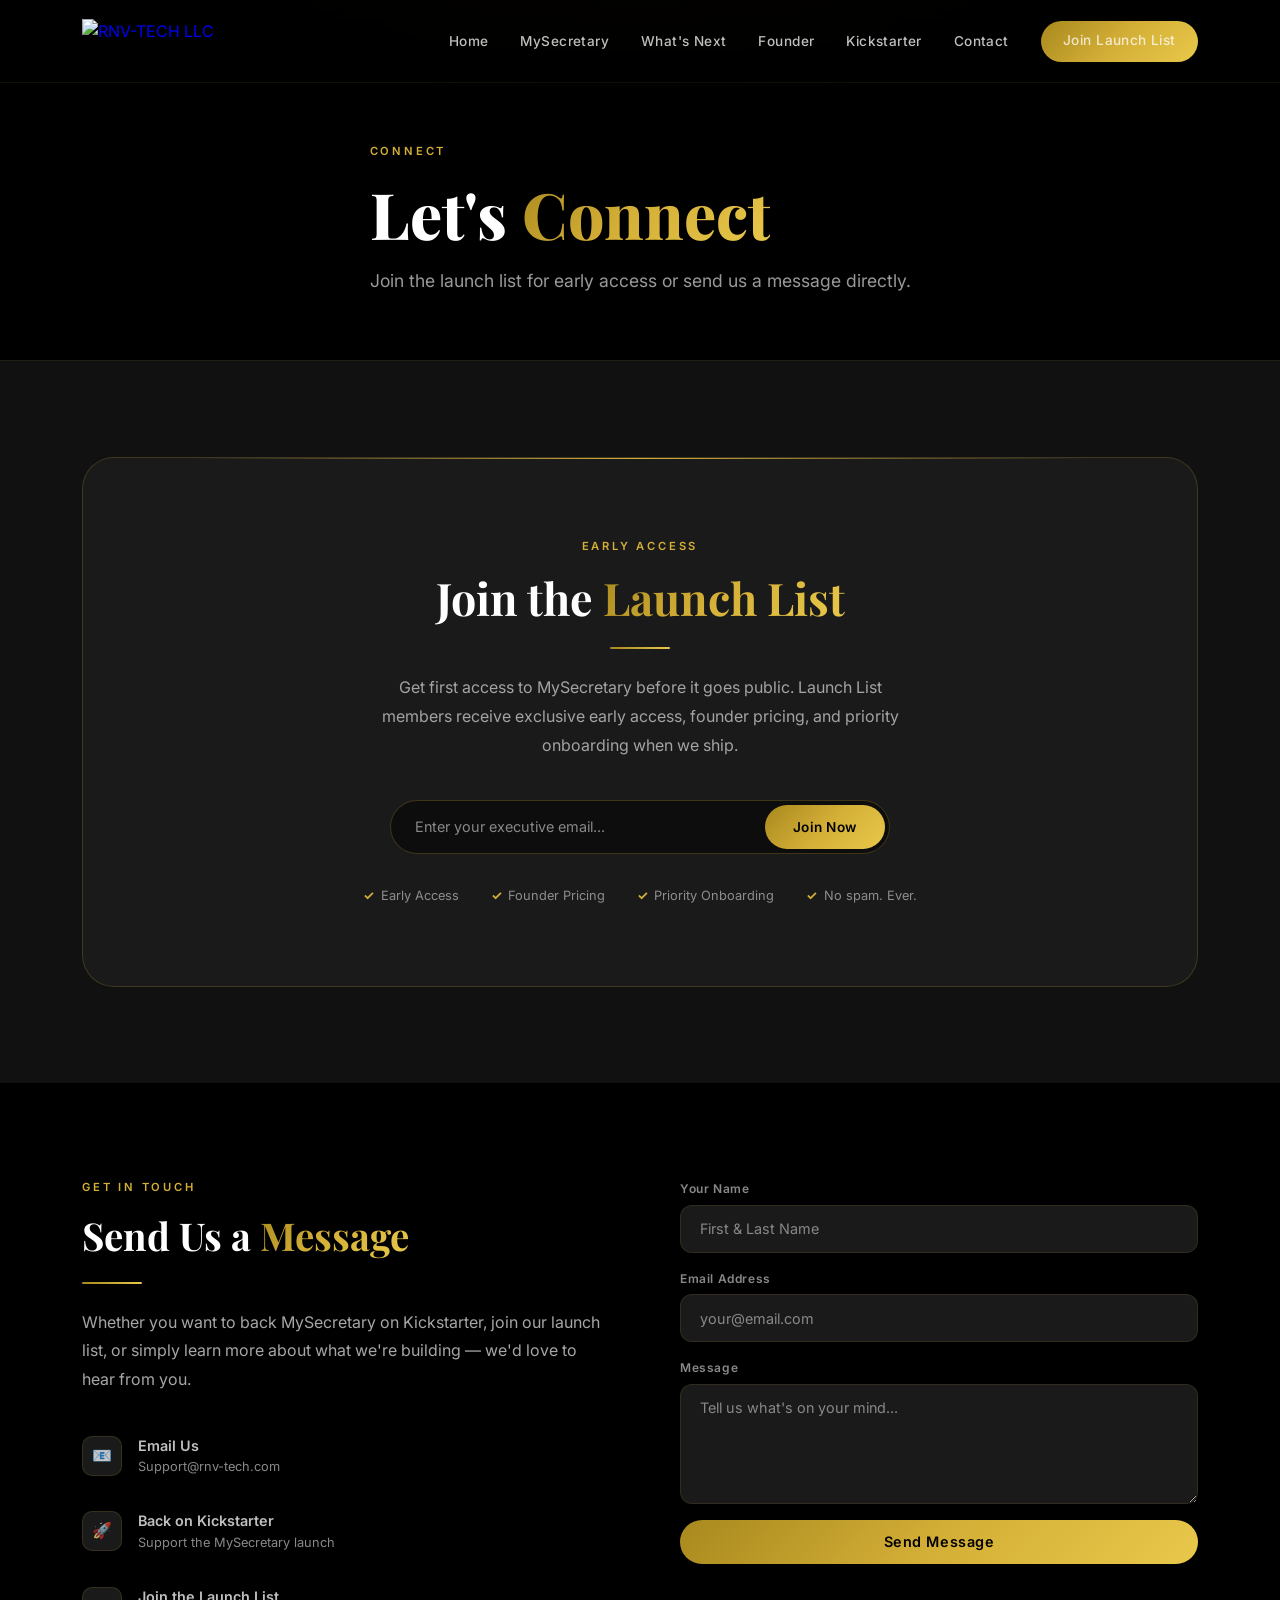
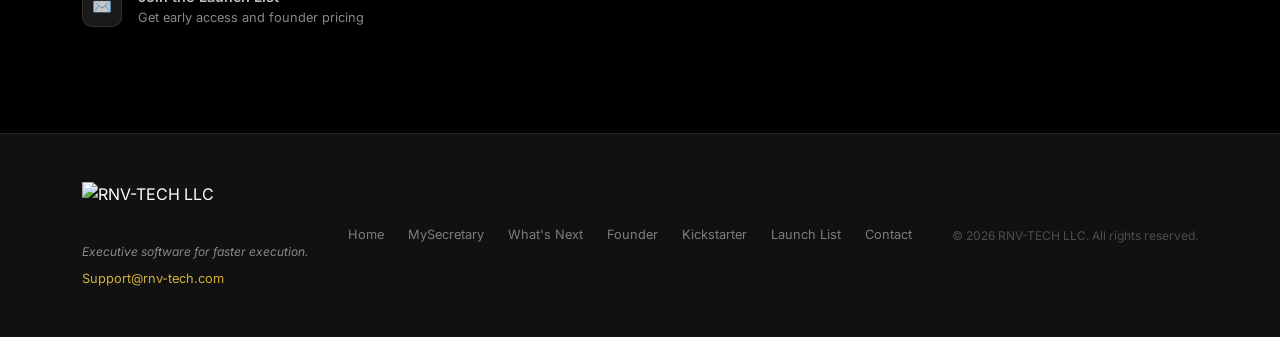
==== contact.html @ f909b84c "Split single-page site into 6 separate pages with shared CSS and JS Structure: - index.html         " ====
<!DOCTYPE html>
<html lang="en">
<head>
  <meta charset="UTF-8" />
  <meta name="viewport" content="width=device-width, initial-scale=1.0" />
  <title>Contact & Launch List | RNV-TECH LLC</title>
  <meta name="description" content="Join the RNV-TECH launch list for early access to MySecretary. Or reach out to the team directly." />
  <link rel="preconnect" href="https://fonts.googleapis.com" />
  <link rel="preconnect" href="https://fonts.gstatic.com" crossorigin />
  <link href="https://fonts.googleapis.com/css2?family=Playfair+Display:wght@400;600;700;800&family=Inter:wght@400;500;600;700&display=swap" rel="stylesheet" />
  <link rel="stylesheet" href="css/style.css" />
</head>
<body>

<!-- ── NAV ── -->
<nav id="navbar">
  <div class="container">
    <div class="nav-inner">
      <a href="index.html" class="nav-logo">
        <img src="images/logo.png" alt="RNV-TECH LLC" class="nav-logo-img" />
      </a>
      <ul class="nav-links">
        <li><a href="index.html">Home</a></li>
        <li><a href="mysecretary.html">MySecretary</a></li>
        <li><a href="whats-next.html">What's Next</a></li>
        <li><a href="founder.html">Founder</a></li>
        <li><a href="kickstarter.html">Kickstarter</a></li>
        <li><a href="contact.html">Contact</a></li>
        <li><a href="#launch" class="btn btn-gold nav-cta">Join Launch List</a></li>
      </ul>
      <div class="hamburger" id="hamburger"><span></span><span></span><span></span></div>
    </div>
    <div class="mobile-menu" id="mobile-menu">
      <a href="index.html">Home</a>
      <a href="mysecretary.html">MySecretary</a>
      <a href="whats-next.html">What's Next</a>
      <a href="founder.html">Founder</a>
      <a href="kickstarter.html">Kickstarter</a>
      <a href="contact.html">Contact</a>
      <a href="#launch" class="btn btn-gold">Join the Launch List</a>
    </div>
  </div>
</nav>

<!-- ── PAGE HERO ── -->
<div class="page-hero">
  <div class="container">
    <div class="section-label">Connect</div>
    <h1>Let's <span class="gold-text">Connect</span></h1>
    <p>Join the launch list for early access or send us a message directly.</p>
  </div>
</div>

<!-- ── LAUNCH LIST ── -->
<section id="launch">
  <div class="container">
    <div class="launch-card fade-in">
      <div class="section-label">Early Access</div>
      <h2>Join the <span class="gold-text">Launch List</span></h2>
      <div class="gold-line"></div>
      <p>Get first access to MySecretary before it goes public. Launch List members receive exclusive early access, founder pricing, and priority onboarding when we ship.</p>
      <form class="signup-form" onsubmit="handleSignup(event)">
        <input type="hidden" name="_subject" value="New Launch List Signup — RNV-TECH" />
        <input type="email" id="email-input" name="email" placeholder="Enter your executive email..." required />
        <button type="submit" class="btn btn-gold">Join Now</button>
      </form>
      <div class="launch-perks">
        <div class="perk">Early Access</div>
        <div class="perk">Founder Pricing</div>
        <div class="perk">Priority Onboarding</div>
        <div class="perk">No spam. Ever.</div>
      </div>
    </div>
  </div>
</section>

<!-- ── CONTACT ── -->
<section id="contact" style="background:var(--black);">
  <div class="container">
    <div class="contact-grid">
      <div class="contact-info fade-in">
        <div class="section-label">Get in Touch</div>
        <h2>Send Us a <span class="gold-text">Message</span></h2>
        <div class="gold-line left"></div>
        <p>Whether you want to back MySecretary on Kickstarter, join our launch list, or simply learn more about what we're building — we'd love to hear from you.</p>
        <div class="contact-links">
          <a href="mailto:Support@rnv-tech.com" class="contact-link">
            <div class="contact-link-icon">📧</div>
            <div>
              <div style="font-weight:600;">Email Us</div>
              <div style="font-size:0.8rem;color:var(--gray-4);">Support@rnv-tech.com</div>
            </div>
          </a>
          <a href="https://www.kickstarter.com/projects/rnv-tech/help-launch-my-secretary-an-ai-productivity-app" target="_blank" rel="noopener" class="contact-link">
            <div class="contact-link-icon">🚀</div>
            <div>
              <div style="font-weight:600;">Back on Kickstarter</div>
              <div style="font-size:0.8rem;color:var(--gray-4);">Support the MySecretary launch</div>
            </div>
          </a>
          <a href="#launch" class="contact-link">
            <div class="contact-link-icon">✉️</div>
            <div>
              <div style="font-weight:600;">Join the Launch List</div>
              <div style="font-size:0.8rem;color:var(--gray-4);">Get early access and founder pricing</div>
            </div>
          </a>
        </div>
      </div>
      <div class="contact-form-wrap fade-in">
        <form onsubmit="handleContact(event)">
          <input type="hidden" name="_subject" value="New Contact Message — RNV-TECH Website" />
          <div class="form-group">
            <label class="form-label" for="contact-name">Your Name</label>
            <input type="text" id="contact-name" name="name" class="form-input" placeholder="First & Last Name" required />
          </div>
          <div class="form-group">
            <label class="form-label" for="contact-email">Email Address</label>
            <input type="email" id="contact-email" name="email" class="form-input" placeholder="your@email.com" required />
          </div>
          <div class="form-group">
            <label class="form-label" for="contact-message">Message</label>
            <textarea id="contact-message" name="message" class="form-input" placeholder="Tell us what's on your mind..." required></textarea>
          </div>
          <button type="submit" class="btn btn-gold" style="width:100%;">Send Message</button>
        </form>
      </div>
    </div>
  </div>
</section>

<!-- ── FOOTER ── -->
<footer>
  <div class="container">
    <div class="footer-inner">
      <div class="footer-brand">
        <img src="images/logo.png" alt="RNV-TECH LLC" class="footer-logo-img" />
        <div class="footer-tagline">Executive software for faster execution.</div>
        <div class="footer-email"><a href="mailto:Support@rnv-tech.com">Support@rnv-tech.com</a></div>
      </div>
      <div class="footer-links">
        <a href="index.html">Home</a>
        <a href="mysecretary.html">MySecretary</a>
        <a href="whats-next.html">What's Next</a>
        <a href="founder.html">Founder</a>
        <a href="https://www.kickstarter.com/projects/rnv-tech/help-launch-my-secretary-an-ai-productivity-app" target="_blank" rel="noopener">Kickstarter</a>
        <a href="#launch">Launch List</a>
        <a href="contact.html">Contact</a>
      </div>
      <div class="footer-copy">© 2026 RNV-TECH LLC. All rights reserved.</div>
    </div>
  </div>
</footer>

<script src="js/main.js"></script>
</body>
</html>
---- css/style.css ----
/* ── RESET & VARIABLES ── */
*, *::before, *::after { box-sizing: border-box; margin: 0; padding: 0; }

:root {
  --black:   #000000;
  --gold:    #D4AF37;
  --gold-lt: #e8c84a;
  --gold-dk: #a8891e;
  --white:   #FFFFFF;
  --gray-1:  #111111;
  --gray-2:  #1a1a1a;
  --gray-4:  #888888;
  --radius:  16px;
  --radius-lg: 24px;
  --transition: 0.3s cubic-bezier(0.4, 0, 0.2, 1);
}

html { scroll-behavior: smooth; scroll-padding-top: 90px; }

body {
  background: var(--black);
  color: var(--white);
  font-family: 'Inter', -apple-system, BlinkMacSystemFont, sans-serif;
  font-size: 16px;
  line-height: 1.6;
  overflow-x: hidden;
  -webkit-font-smoothing: antialiased;
}

/* ── TYPOGRAPHY ── */
h1, h2, h3, h4 { font-family: 'Playfair Display', Georgia, serif; line-height: 1.15; }

.gold-text {
  background: linear-gradient(135deg, var(--gold-dk) 0%, var(--gold) 45%, var(--gold-lt) 100%);
  -webkit-background-clip: text;
  -webkit-text-fill-color: transparent;
  background-clip: text;
}

.section-label {
  font-family: 'Inter', sans-serif;
  font-size: 0.7rem;
  font-weight: 600;
  letter-spacing: 0.25em;
  text-transform: uppercase;
  color: var(--gold);
  margin-bottom: 1rem;
}

/* ── LAYOUT ── */
.container { max-width: 1180px; margin: 0 auto; padding: 0 2rem; }
section { padding: 6rem 0; }

/* ── GOLD LINE ── */
.gold-line {
  width: 60px; height: 2px;
  background: linear-gradient(90deg, var(--gold-dk), var(--gold-lt));
  margin: 1.5rem auto; border-radius: 2px;
}
.gold-line.left { margin-left: 0; }

/* ── BUTTONS ── */
.btn {
  display: inline-block;
  padding: 0.85rem 2rem;
  border-radius: 50px;
  font-family: 'Inter', sans-serif;
  font-size: 0.9rem;
  font-weight: 600;
  letter-spacing: 0.04em;
  text-decoration: none;
  cursor: pointer;
  border: none;
  transition: var(--transition);
}
.btn-gold {
  background: linear-gradient(135deg, var(--gold-dk), var(--gold), var(--gold-lt));
  color: var(--black);
}
.btn-gold:hover {
  transform: translateY(-2px);
  box-shadow: 0 8px 32px rgba(212,175,55,0.45);
  filter: brightness(1.08);
}
.btn-outline {
  background: transparent;
  color: var(--gold);
  border: 1.5px solid var(--gold);
}
.btn-outline:hover {
  background: rgba(212,175,55,0.08);
  transform: translateY(-2px);
  box-shadow: 0 8px 24px rgba(212,175,55,0.15);
}

/* ── CARDS ── */
.card {
  background: var(--gray-2);
  border: 1px solid rgba(212,175,55,0.12);
  border-radius: var(--radius-lg);
  padding: 2.5rem;
  transition: var(--transition);
}
.card:hover {
  border-color: rgba(212,175,55,0.35);
  transform: translateY(-4px);
  box-shadow: 0 20px 60px rgba(0,0,0,0.6);
}

/* ── NAV ── */
nav {
  position: fixed; top: 0; left: 0; right: 0;
  z-index: 1000;
  padding: 1.2rem 0;
  background: rgba(0,0,0,0.82);
  backdrop-filter: blur(20px);
  -webkit-backdrop-filter: blur(20px);
  border-bottom: 1px solid rgba(212,175,55,0.08);
  transition: var(--transition);
}
nav.scrolled { padding: 0.8rem 0; background: rgba(0,0,0,0.96); }

.nav-inner { display: flex; align-items: center; justify-content: space-between; }

.nav-logo { display: flex; align-items: center; text-decoration: none; }
.nav-logo-img { height: 44px; width: auto; object-fit: contain; }

.nav-links { display: flex; align-items: center; gap: 2rem; list-style: none; }
.nav-links a {
  color: rgba(255,255,255,0.75);
  text-decoration: none;
  font-size: 0.85rem; font-weight: 500;
  letter-spacing: 0.03em;
  transition: color var(--transition);
}
.nav-links a:hover { color: var(--gold); }
.nav-cta { padding: 0.6rem 1.4rem; font-size: 0.8rem; }

.hamburger { display: none; flex-direction: column; gap: 5px; cursor: pointer; padding: 4px; }
.hamburger span {
  display: block; width: 24px; height: 2px;
  background: var(--white); border-radius: 2px;
  transition: var(--transition);
}
.hamburger.is-open span:nth-child(1) { transform: translateY(7px) rotate(45deg); }
.hamburger.is-open span:nth-child(2) { opacity: 0; transform: scaleX(0); }
.hamburger.is-open span:nth-child(3) { transform: translateY(-7px) rotate(-45deg); }

.mobile-menu {
  display: none; flex-direction: column; gap: 0;
  padding: 1rem 0;
  border-top: 1px solid rgba(212,175,55,0.1);
  margin-top: 1rem;
}
.mobile-menu a {
  color: rgba(255,255,255,0.8); text-decoration: none;
  font-size: 0.95rem; font-weight: 500;
  padding: 0.85rem 0;
  border-bottom: 1px solid rgba(255,255,255,0.05);
  transition: color var(--transition);
}
.mobile-menu a:hover { color: var(--gold); }
.mobile-menu .btn { margin-top: 1rem; text-align: center; }

/* ── HERO ── */
#hero {
  min-height: 100vh;
  display: flex; align-items: center;
  padding-top: 6rem;
  position: relative; overflow: hidden;
}
.hero-bg {
  position: absolute; inset: 0;
  background:
    radial-gradient(ellipse 80% 60% at 50% -10%, rgba(212,175,55,0.12) 0%, transparent 60%),
    radial-gradient(ellipse 60% 40% at 80% 80%, rgba(212,175,55,0.05) 0%, transparent 50%);
}
.hero-banner-bg {
  position: absolute; inset: 0;
  background-image: url('images/banner.png');
  background-size: cover; background-position: center 30%;
  opacity: 0.12;
}
.hero-grid {
  display: grid; grid-template-columns: 1fr 1fr;
  gap: 4rem; align-items: center;
  position: relative; z-index: 1;
}
.hero-label {
  display: inline-flex; align-items: center; gap: 0.5rem;
  background: rgba(212,175,55,0.08);
  border: 1px solid rgba(212,175,55,0.25);
  border-radius: 50px;
  padding: 0.4rem 1rem;
  font-size: 0.75rem; font-weight: 600;
  color: var(--gold); letter-spacing: 0.1em;
  text-transform: uppercase; margin-bottom: 1.5rem;
}
.hero-label::before {
  content: ''; width: 6px; height: 6px;
  border-radius: 50%; background: var(--gold);
  animation: pulse 2s infinite;
}
@keyframes pulse {
  0%, 100% { opacity: 1; }
  50% { opacity: 0.3; }
}
.hero h1 { font-size: clamp(2.8rem, 5vw, 4.5rem); font-weight: 800; line-height: 1.1; margin-bottom: 1.5rem; }
.hero-sub { font-size: 1.15rem; color: rgba(255,255,255,0.65); line-height: 1.7; margin-bottom: 2.5rem; max-width: 480px; }
.hero-actions { display: flex; gap: 1rem; flex-wrap: wrap; }
.hero-visual { position: relative; }

/* ── APP MOCKUP ── */
.app-mockup {
  background: var(--gray-2);
  border: 1px solid rgba(212,175,55,0.2);
  border-radius: 28px; padding: 2rem;
  box-shadow: 0 40px 100px rgba(0,0,0,0.8), 0 0 0 1px rgba(212,175,55,0.05), inset 0 1px 0 rgba(255,255,255,0.05);
}
.app-mockup::before {
  content: ''; position: absolute;
  top: -1px; left: 10%; right: 10%;
  height: 1px;
  background: linear-gradient(90deg, transparent, var(--gold), transparent);
}
.mockup-header { display: flex; align-items: center; gap: 0.75rem; margin-bottom: 1.5rem; padding-bottom: 1rem; border-bottom: 1px solid rgba(255,255,255,0.06); }
.mockup-icon { width: 40px; height: 40px; background: linear-gradient(135deg, var(--gold-dk), var(--gold)); border-radius: 10px; display: flex; align-items: center; justify-content: center; font-size: 1.2rem; }
.mockup-title { font-weight: 600; font-size: 0.9rem; }
.mockup-sub { font-size: 0.7rem; color: var(--gray-4); }
.voice-wave { display: flex; align-items: center; gap: 4px; justify-content: center; margin: 1.5rem 0; }
.wave-bar { width: 4px; background: linear-gradient(to top, var(--gold-dk), var(--gold)); border-radius: 4px; animation: wave 1.2s ease-in-out infinite; }
.wave-bar:nth-child(1)  { height: 16px; animation-delay: 0s; }
.wave-bar:nth-child(2)  { height: 28px; animation-delay: 0.1s; }
.wave-bar:nth-child(3)  { height: 40px; animation-delay: 0.2s; }
.wave-bar:nth-child(4)  { height: 52px; animation-delay: 0.3s; }
.wave-bar:nth-child(5)  { height: 36px; animation-delay: 0.4s; }
.wave-bar:nth-child(6)  { height: 48px; animation-delay: 0.5s; }
.wave-bar:nth-child(7)  { height: 60px; animation-delay: 0.6s; }
.wave-bar:nth-child(8)  { height: 44px; animation-delay: 0.7s; }
.wave-bar:nth-child(9)  { height: 32px; animation-delay: 0.8s; }
.wave-bar:nth-child(10) { height: 20px; animation-delay: 0.9s; }
.wave-bar:nth-child(11) { height: 40px; animation-delay: 1.0s; }
.wave-bar:nth-child(12) { height: 28px; animation-delay: 1.1s; }
@keyframes wave {
  0%, 100% { transform: scaleY(0.5); opacity: 0.6; }
  50% { transform: scaleY(1); opacity: 1; }
}
.mockup-output { background: rgba(0,0,0,0.4); border: 1px solid rgba(212,175,55,0.1); border-radius: 12px; padding: 1rem; margin-top: 1rem; }
.mockup-output-label { font-size: 0.65rem; font-weight: 600; color: var(--gold); letter-spacing: 0.1em; text-transform: uppercase; margin-bottom: 0.5rem; }
.mockup-pill { display: inline-block; background: rgba(212,175,55,0.12); border: 1px solid rgba(212,175,55,0.2); color: var(--gold); font-size: 0.7rem; font-weight: 500; padding: 0.25rem 0.7rem; border-radius: 50px; margin: 0.2rem 0.2rem 0.2rem 0; }

/* ── SECTION HEADER ── */
.section-header { text-align: center; margin-bottom: 4rem; }
.section-header h2 { font-size: clamp(2rem, 3.5vw, 3rem); margin-bottom: 1rem; }
.section-header p { color: rgba(255,255,255,0.6); max-width: 560px; margin: 0 auto; line-height: 1.8; }

/* ── ABOUT ── */
#about { background: var(--gray-1); border-top: 1px solid rgba(212,175,55,0.08); border-bottom: 1px solid rgba(212,175,55,0.08); }
.about-grid { display: grid; grid-template-columns: 1fr 1fr; gap: 5rem; align-items: center; }
.about-text h2 { font-size: clamp(2rem, 3.5vw, 2.8rem); margin-bottom: 1.5rem; }
.about-text p { color: rgba(255,255,255,0.65); line-height: 1.8; margin-bottom: 1.25rem; }
.about-stats { display: grid; grid-template-columns: 1fr 1fr; gap: 1.5rem; }
.stat-card { background: var(--gray-2); border: 1px solid rgba(212,175,55,0.12); border-radius: var(--radius); padding: 1.75rem; text-align: center; }
.stat-num { font-family: 'Playfair Display', serif; font-size: 2.2rem; font-weight: 700; background: linear-gradient(135deg, var(--gold-dk), var(--gold-lt)); -webkit-background-clip: text; -webkit-text-fill-color: transparent; background-clip: text; }
.stat-label { font-size: 0.75rem; color: var(--gray-4); font-weight: 500; margin-top: 0.25rem; }

/* ── MYSECRETARY ── */
.app-badge { display: inline-flex; align-items: center; gap: 0.5rem; background: rgba(212,175,55,0.1); border: 1px solid rgba(212,175,55,0.3); border-radius: 50px; padding: 0.4rem 1rem; font-size: 0.7rem; font-weight: 700; color: var(--gold); letter-spacing: 0.12em; text-transform: uppercase; margin-bottom: 1.25rem; }
.app-hero-card { background: linear-gradient(135deg, #111 0%, #1a1a1a 50%, #111 100%); border: 1px solid rgba(212,175,55,0.25); border-radius: 32px; padding: 4rem; margin-bottom: 3rem; position: relative; overflow: hidden; }
.app-hero-card::before { content: ''; position: absolute; top: 0; left: 0; right: 0; height: 1px; background: linear-gradient(90deg, transparent, var(--gold), transparent); }
.app-hero-card::after { content: ''; position: absolute; bottom: -100px; right: -100px; width: 400px; height: 400px; background: radial-gradient(circle, rgba(212,175,55,0.06) 0%, transparent 70%); border-radius: 50%; }
.app-hero-inner { display: grid; grid-template-columns: 1fr 1fr; gap: 3rem; align-items: center; position: relative; z-index: 1; }
.app-hero-card h2 { font-size: clamp(2rem, 3vw, 3rem); margin-bottom: 1rem; }
.app-hero-card p { color: rgba(255,255,255,0.65); line-height: 1.8; margin-bottom: 2rem; }
.feature-tags { display: flex; flex-wrap: wrap; gap: 0.5rem; margin-bottom: 2rem; }
.feature-tag { background: rgba(255,255,255,0.04); border: 1px solid rgba(255,255,255,0.1); border-radius: 50px; padding: 0.35rem 0.9rem; font-size: 0.75rem; color: rgba(255,255,255,0.7); font-weight: 500; }
.feature-grid { display: grid; grid-template-columns: repeat(3, 1fr); gap: 1.5rem; }
.feature-card { background: var(--gray-2); border: 1px solid rgba(212,175,55,0.1); border-radius: var(--radius); padding: 2rem; transition: var(--transition); }
.feature-card:hover { border-color: rgba(212,175,55,0.3); transform: translateY(-3px); box-shadow: 0 16px 48px rgba(0,0,0,0.5); }
.feature-icon { width: 48px; height: 48px; background: linear-gradient(135deg, rgba(212,175,55,0.15), rgba(212,175,55,0.05)); border: 1px solid rgba(212,175,55,0.2); border-radius: 12px; display: flex; align-items: center; justify-content: center; font-size: 1.3rem; margin-bottom: 1.25rem; }
.feature-card h4 { font-family: 'Inter', sans-serif; font-size: 0.9rem; font-weight: 600; margin-bottom: 0.5rem; }
.feature-card p { font-size: 0.82rem; color: rgba(255,255,255,0.55); line-height: 1.6; }

/* ── AUDIENCE ── */
#audience { background: var(--gray-1); border-top: 1px solid rgba(212,175,55,0.08); }
.audience-grid { display: grid; grid-template-columns: repeat(5, 1fr); gap: 1rem; margin-top: 3rem; }
.audience-card { background: var(--gray-2); border: 1px solid rgba(212,175,55,0.1); border-radius: var(--radius); padding: 1.75rem 1.25rem; text-align: center; transition: var(--transition); cursor: default; }
.audience-card:hover { border-color: var(--gold); background: rgba(212,175,55,0.05); transform: translateY(-4px); }
.audience-icon { font-size: 2rem; margin-bottom: 0.75rem; }
.audience-card h4 { font-family: 'Inter', sans-serif; font-size: 0.8rem; font-weight: 600; color: rgba(255,255,255,0.85); }
.value-row { display: grid; grid-template-columns: 1fr 1fr 1fr; gap: 2rem; margin-top: 4rem; }
.value-item { text-align: center; }
.value-number { font-family: 'Playfair Display', serif; font-size: 3rem; font-weight: 800; background: linear-gradient(135deg, var(--gold-dk), var(--gold-lt)); -webkit-background-clip: text; -webkit-text-fill-color: transparent; background-clip: text; display: block; }
.value-desc { font-size: 0.85rem; color: rgba(255,255,255,0.55); margin-top: 0.25rem; }

/* ── KICKSTARTER ── */
#kickstarter { background: var(--black); position: relative; overflow: hidden; }
#kickstarter::before { content: ''; position: absolute; inset: 0; background: radial-gradient(ellipse 70% 50% at 50% 50%, rgba(212,175,55,0.07) 0%, transparent 65%); }
.kickstarter-card { background: var(--gray-2); border: 1px solid rgba(212,175,55,0.25); border-radius: 32px; padding: 5rem 4rem; text-align: center; position: relative; z-index: 1; }
.kickstarter-card::before { content: ''; position: absolute; top: 0; left: 10%; right: 10%; height: 1px; background: linear-gradient(90deg, transparent, var(--gold), transparent); }
.ks-badge { display: inline-flex; align-items: center; gap: 0.6rem; background: rgba(212,175,55,0.1); border: 1px solid rgba(212,175,55,0.3); border-radius: 50px; padding: 0.5rem 1.25rem; font-size: 0.75rem; font-weight: 700; color: var(--gold); letter-spacing: 0.1em; text-transform: uppercase; margin-bottom: 2rem; }
.kickstarter-card h2 { font-size: clamp(2rem, 4vw, 3.5rem); margin-bottom: 1.25rem; }
.kickstarter-card p { color: rgba(255,255,255,0.65); max-width: 560px; margin: 0 auto 2.5rem; line-height: 1.8; }
.ks-actions { display: flex; gap: 1rem; justify-content: center; flex-wrap: wrap; }

/* ── WHATS NEXT ── */
#whats-next { background: var(--gray-1); border-top: 1px solid rgba(212,175,55,0.08); }
.suite-intro { display: grid; grid-template-columns: 1fr 1fr; gap: 5rem; align-items: center; margin-bottom: 4rem; }
.suite-text h2 { font-size: clamp(2rem, 3.5vw, 2.8rem); margin-bottom: 1.25rem; }
.suite-text p { color: rgba(255,255,255,0.65); line-height: 1.8; margin-bottom: 1.5rem; }
.suite-grid { display: grid; grid-template-columns: repeat(3, 1fr); gap: 1.5rem; }
.suite-card { background: var(--gray-2); border: 1px solid rgba(212,175,55,0.08); border-radius: var(--radius); padding: 2rem; transition: var(--transition); }
.suite-card.flagship { border-color: rgba(212,175,55,0.3); }
.suite-card:hover { border-color: rgba(212,175,55,0.25); transform: translateY(-3px); }
.suite-card-badge { display: inline-block; font-size: 0.6rem; font-weight: 700; letter-spacing: 0.12em; text-transform: uppercase; padding: 0.2rem 0.6rem; border-radius: 50px; margin-bottom: 1rem; }
.badge-live { background: rgba(212,175,55,0.15); color: var(--gold); border: 1px solid rgba(212,175,55,0.3); }
.badge-soon { background: rgba(255,255,255,0.06); color: var(--gray-4); border: 1px solid rgba(255,255,255,0.1); }
.suite-card h4 { font-family: 'Inter', sans-serif; font-size: 1rem; font-weight: 700; margin-bottom: 0.5rem; }
.suite-card p { font-size: 0.8rem; color: rgba(255,255,255,0.5); line-height: 1.6; }
.suite-icon { font-size: 1.75rem; margin-bottom: 1rem; }

/* ── FOUNDER ── */
#founder { background: var(--black); }
.founder-grid { display: grid; grid-template-columns: 1fr 1fr; gap: 5rem; align-items: center; }
.founder-portrait { display: flex; justify-content: center; }
.portrait-wrapper { position: relative; width: 280px; }
.portrait-ring { width: 280px; height: 280px; border-radius: 50%; background: linear-gradient(135deg, var(--gold-dk), var(--gold), var(--gold-lt)); padding: 3px; box-shadow: 0 0 60px rgba(212,175,55,0.25), 0 24px 60px rgba(0,0,0,0.7); }
.portrait-inner { width: 100%; height: 100%; border-radius: 50%; background: var(--gray-2); overflow: hidden; }
.portrait-inner img { width: 100%; height: 100%; object-fit: cover; object-position: center top; border-radius: 50%; }
.portrait-badge { position: absolute; bottom: 10px; right: -10px; background: var(--gray-1); border: 1px solid rgba(212,175,55,0.3); border-radius: 12px; padding: 0.6rem 1rem; text-align: center; }
.portrait-badge-name { font-size: 0.75rem; font-weight: 700; color: var(--white); }
.portrait-badge-role { font-size: 0.65rem; color: var(--gold); font-weight: 500; }
.founder-text h2 { font-size: clamp(2rem, 3vw, 2.8rem); margin-bottom: 1.25rem; }
.founder-text p { color: rgba(255,255,255,0.65); line-height: 1.8; margin-bottom: 1.25rem; }
.founder-quote { background: var(--gray-2); border-left: 3px solid var(--gold); border-radius: 0 12px 12px 0; padding: 1.5rem 2rem; margin: 2rem 0; font-family: 'Playfair Display', serif; font-size: 1.1rem; font-style: italic; color: rgba(255,255,255,0.85); line-height: 1.7; }

/* ── LAUNCH ── */
#launch { background: var(--gray-1); border-top: 1px solid rgba(212,175,55,0.08); }
.launch-card { background: var(--gray-2); border: 1px solid rgba(212,175,55,0.2); border-radius: 32px; padding: 5rem 4rem; text-align: center; position: relative; overflow: hidden; }
.launch-card::before { content: ''; position: absolute; top: 0; left: 10%; right: 10%; height: 1px; background: linear-gradient(90deg, transparent, var(--gold), transparent); }
.launch-card h2 { font-size: clamp(2rem, 3.5vw, 3rem); margin-bottom: 1rem; }
.launch-card p { color: rgba(255,255,255,0.6); max-width: 520px; margin: 0 auto 2.5rem; line-height: 1.8; }
.signup-form { display: flex; max-width: 500px; margin: 0 auto; background: rgba(0,0,0,0.5); border: 1.5px solid rgba(212,175,55,0.25); border-radius: 50px; padding: 4px; transition: border-color var(--transition); }
.signup-form:focus-within { border-color: var(--gold); }
.signup-form input { flex: 1; background: transparent; border: none; outline: none; padding: 0.85rem 1.25rem; color: var(--white); font-family: 'Inter', sans-serif; font-size: 0.9rem; }
.signup-form input::placeholder { color: var(--gray-4); }
.signup-form button { padding: 0.75rem 1.75rem; border-radius: 50px; font-size: 0.85rem; white-space: nowrap; }
.launch-perks { display: flex; justify-content: center; gap: 2rem; margin-top: 2rem; flex-wrap: wrap; }
.perk { display: flex; align-items: center; gap: 0.4rem; font-size: 0.8rem; color: rgba(255,255,255,0.5); }
.perk::before { content: '✓'; color: var(--gold); font-weight: 700; }

/* ── CONTACT ── */
#contact { background: var(--black); }
.contact-grid { display: grid; grid-template-columns: 1fr 1fr; gap: 5rem; align-items: start; }
.contact-info h2 { font-size: clamp(2rem, 3vw, 2.8rem); margin-bottom: 1.25rem; }
.contact-info p { color: rgba(255,255,255,0.65); line-height: 1.8; margin-bottom: 2rem; }
.contact-links { display: flex; flex-direction: column; gap: 1rem; }
.contact-link { display: flex; align-items: center; gap: 1rem; text-decoration: none; color: rgba(255,255,255,0.75); font-size: 0.9rem; transition: color var(--transition); padding: 0.5rem 0; }
.contact-link:hover { color: var(--gold); }
.contact-link-icon { width: 40px; height: 40px; background: var(--gray-2); border: 1px solid rgba(212,175,55,0.15); border-radius: 10px; display: flex; align-items: center; justify-content: center; font-size: 1rem; }
.contact-form-wrap { display: flex; flex-direction: column; gap: 1rem; }
.form-group { display: flex; flex-direction: column; gap: 0.4rem; margin-bottom: 1rem; }
.form-label { font-size: 0.75rem; font-weight: 600; color: var(--gray-4); letter-spacing: 0.05em; }
.form-input { background: var(--gray-2); border: 1px solid rgba(212,175,55,0.12); border-radius: 12px; padding: 0.9rem 1.2rem; color: var(--white); font-family: 'Inter', sans-serif; font-size: 0.9rem; outline: none; transition: border-color var(--transition); }
.form-input:focus { border-color: rgba(212,175,55,0.4); }
.form-input::placeholder { color: var(--gray-4); }
textarea.form-input { resize: vertical; min-height: 120px; }

/* ── FOOTER ── */
footer { background: var(--gray-1); border-top: 1px solid rgba(212,175,55,0.12); padding: 3rem 0; }
.footer-inner { display: flex; justify-content: space-between; align-items: center; flex-wrap: wrap; gap: 2rem; }
.footer-brand { display: flex; flex-direction: column; gap: 0.25rem; }
.footer-logo-img { height: 52px; width: auto; object-fit: contain; margin-bottom: 0.25rem; }
.footer-tagline { font-size: 0.75rem; color: var(--gray-4); font-style: italic; }
.footer-email { font-size: 0.8rem; color: rgba(255,255,255,0.5); margin-top: 0.25rem; }
.footer-email a { color: var(--gold); text-decoration: none; }
.footer-email a:hover { text-decoration: underline; }
.footer-links { display: flex; gap: 1.5rem; flex-wrap: wrap; }
.footer-links a { font-size: 0.8rem; color: rgba(255,255,255,0.45); text-decoration: none; transition: color var(--transition); }
.footer-links a:hover { color: var(--gold); }
.footer-copy { font-size: 0.75rem; color: rgba(255,255,255,0.25); }

/* ── FADE IN ── */
.fade-in { opacity: 0; transform: translateY(24px); transition: opacity 0.7s ease, transform 0.7s ease; }
.fade-in.visible { opacity: 1; transform: translateY(0); }

/* ── UTILITY ── */
.mt-2 { margin-top: 1rem; }
.page-hero { min-height: 40vh; display: flex; align-items: flex-end; padding: 8rem 0 4rem; position: relative; overflow: hidden; background: radial-gradient(ellipse 80% 60% at 50% -10%, rgba(212,175,55,0.1) 0%, transparent 60%); }
.page-hero h1 { font-size: clamp(2.5rem, 5vw, 4rem); font-weight: 800; margin-bottom: 1rem; }
.page-hero p { color: rgba(255,255,255,0.6); font-size: 1.1rem; max-width: 560px; line-height: 1.7; }

/* ── RESPONSIVE ── */
@media (max-width: 1100px) {
  .nav-links { display: none; }
  .hamburger { display: flex; }
}
@media (max-width: 1024px) {
  .hero-grid { grid-template-columns: 1fr; }
  .hero-visual { display: none; }
  .about-grid, .suite-intro, .founder-grid, .contact-grid { grid-template-columns: 1fr; gap: 3rem; }
  .feature-grid { grid-template-columns: 1fr 1fr; }
  .audience-grid { grid-template-columns: repeat(3, 1fr); }
  .app-hero-inner { grid-template-columns: 1fr; }
}
@media (max-width: 768px) {
  section { padding: 4rem 0; }
  .feature-grid { grid-template-columns: 1fr; }
  .suite-grid { grid-template-columns: 1fr; }
  .audience-grid { grid-template-columns: 1fr 1fr; }
  .value-row { grid-template-columns: 1fr; gap: 1.5rem; }
  .about-stats { grid-template-columns: 1fr 1fr; }
  .kickstarter-card, .launch-card { padding: 3rem 2rem; }
  .app-hero-card { padding: 2.5rem; }
  .signup-form { border-radius: 16px; flex-direction: column; gap: 0.5rem; }
  .signup-form button { border-radius: 12px; }
  .footer-inner { flex-direction: column; text-align: center; }
  .footer-links { justify-content: center; }
  .hero-actions { flex-direction: column; }
  .hero-actions .btn { text-align: center; }
  .portrait-wrapper { width: 220px; }
  .portrait-ring { width: 220px; height: 220px; }
  .portrait-inner img { object-position: center 15%; }
  .ks-actions { flex-direction: column; align-items: center; }
}
@media (max-width: 480px) {
  .container { padding: 0 1.25rem; }
  .audience-grid { grid-template-columns: 1fr 1fr; }
  .about-stats { grid-template-columns: 1fr 1fr; }
}
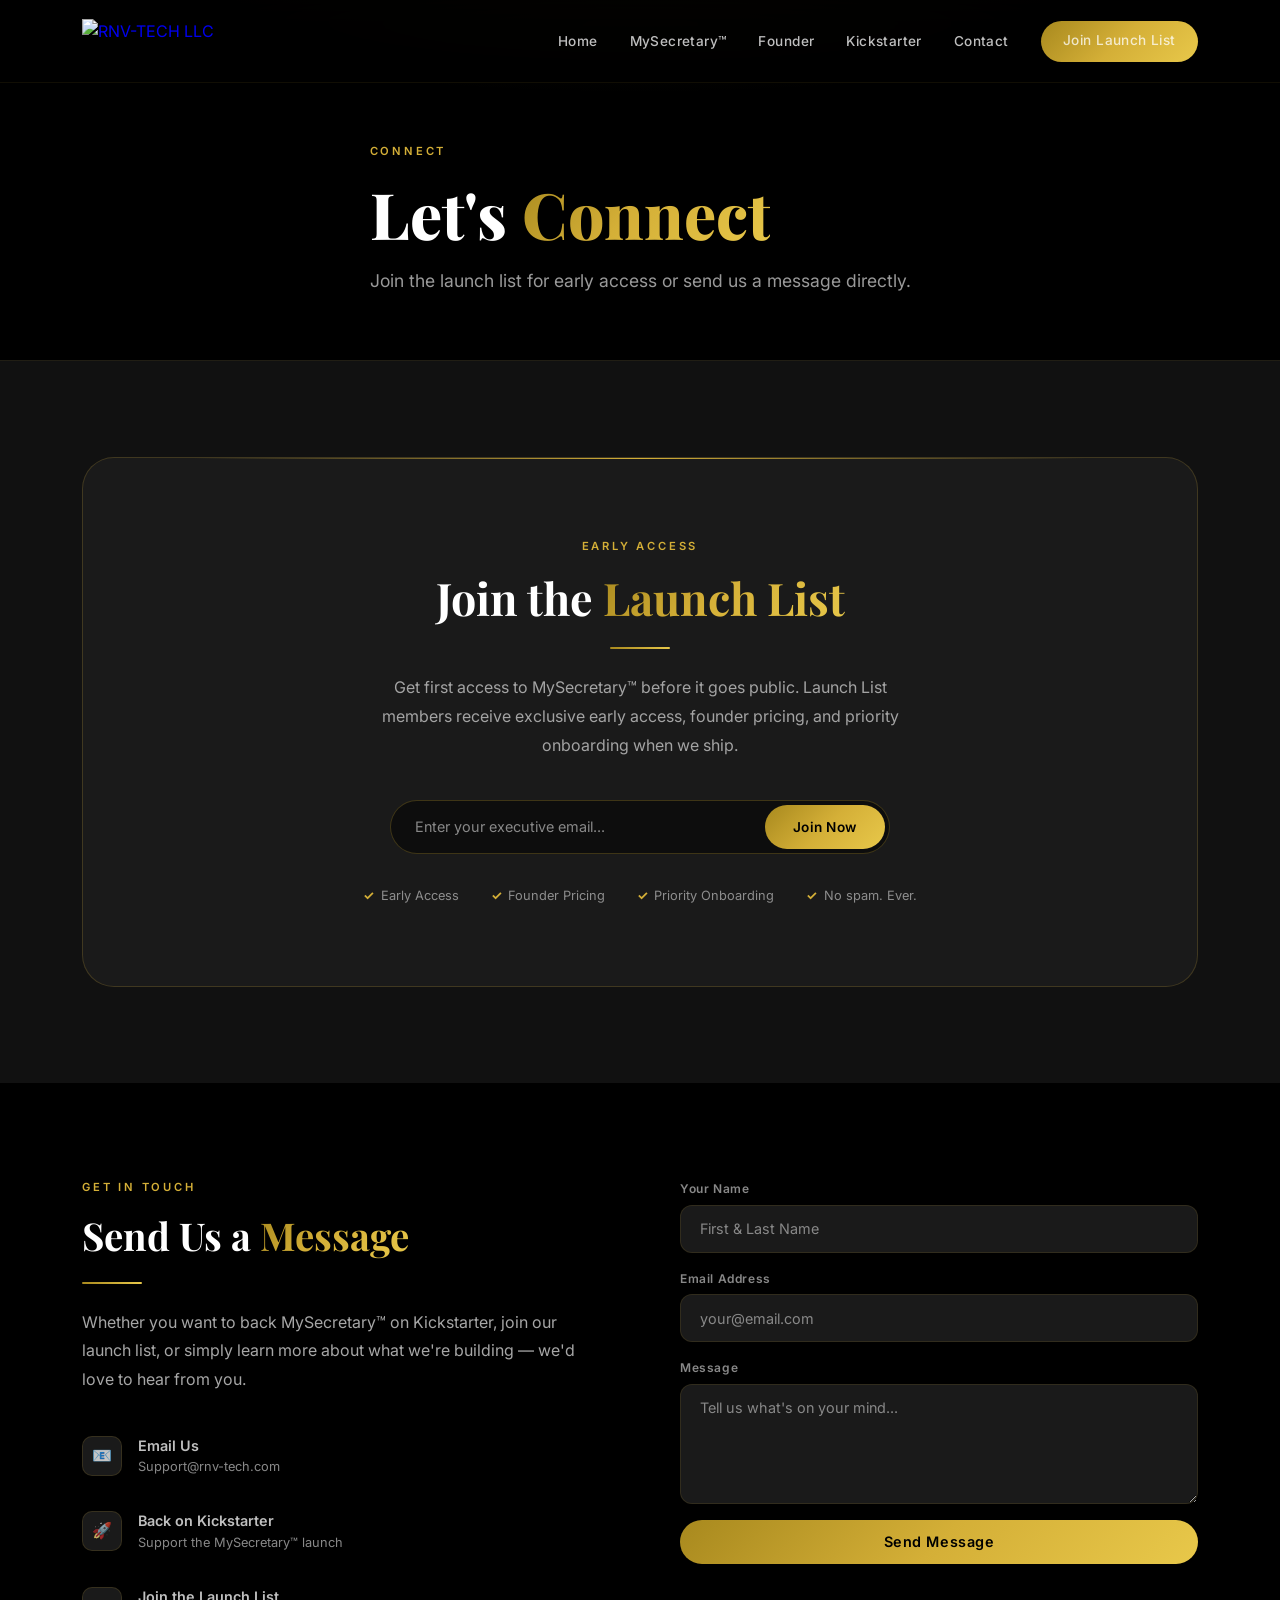
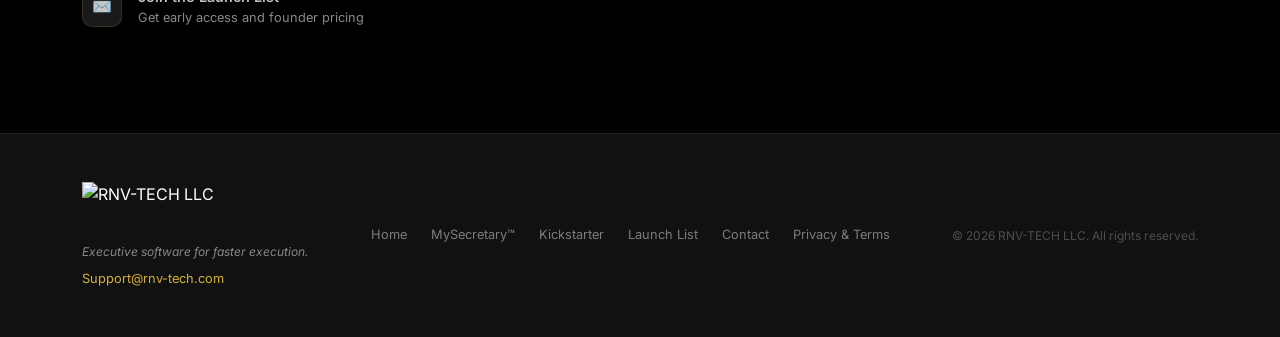
==== commit 9ad50f0f: "Restructure to 4-page site with Privacy & Terms page and trademark branding - New privacy-terms.html" ====
--- a/contact.html
+++ b/contact.html
@@ -4,7 +4,7 @@
   <meta charset="UTF-8" />
   <meta name="viewport" content="width=device-width, initial-scale=1.0" />
   <title>Contact & Launch List | RNV-TECH LLC</title>
-  <meta name="description" content="Join the RNV-TECH launch list for early access to MySecretary. Or reach out to the team directly." />
+  <meta name="description" content="Join the RNV-TECH launch list for early access to MySecretary™. Or reach out to the team directly." />
   <link rel="preconnect" href="https://fonts.googleapis.com" />
   <link rel="preconnect" href="https://fonts.gstatic.com" crossorigin />
   <link href="https://fonts.googleapis.com/css2?family=Playfair+Display:wght@400;600;700;800&family=Inter:wght@400;500;600;700&display=swap" rel="stylesheet" />
@@ -21,10 +21,9 @@
       </a>
       <ul class="nav-links">
         <li><a href="index.html">Home</a></li>
-        <li><a href="mysecretary.html">MySecretary</a></li>
-        <li><a href="whats-next.html">What's Next</a></li>
-        <li><a href="founder.html">Founder</a></li>
-        <li><a href="kickstarter.html">Kickstarter</a></li>
+        <li><a href="mysecretary.html">MySecretary™</a></li>
+        <li><a href="index.html#founder">Founder</a></li>
+        <li><a href="https://www.kickstarter.com/projects/rnv-tech/help-launch-my-secretary-an-ai-productivity-app" target="_blank" rel="noopener">Kickstarter</a></li>
         <li><a href="contact.html">Contact</a></li>
         <li><a href="#launch" class="btn btn-gold nav-cta">Join Launch List</a></li>
       </ul>
@@ -32,10 +31,9 @@
     </div>
     <div class="mobile-menu" id="mobile-menu">
       <a href="index.html">Home</a>
-      <a href="mysecretary.html">MySecretary</a>
-      <a href="whats-next.html">What's Next</a>
-      <a href="founder.html">Founder</a>
-      <a href="kickstarter.html">Kickstarter</a>
+      <a href="mysecretary.html">MySecretary™</a>
+      <a href="index.html#founder">Founder</a>
+      <a href="https://www.kickstarter.com/projects/rnv-tech/help-launch-my-secretary-an-ai-productivity-app" target="_blank" rel="noopener">Kickstarter</a>
       <a href="contact.html">Contact</a>
       <a href="#launch" class="btn btn-gold">Join the Launch List</a>
     </div>
@@ -58,7 +56,7 @@
       <div class="section-label">Early Access</div>
       <h2>Join the <span class="gold-text">Launch List</span></h2>
       <div class="gold-line"></div>
-      <p>Get first access to MySecretary before it goes public. Launch List members receive exclusive early access, founder pricing, and priority onboarding when we ship.</p>
+      <p>Get first access to MySecretary™ before it goes public. Launch List members receive exclusive early access, founder pricing, and priority onboarding when we ship.</p>
       <form class="signup-form" onsubmit="handleSignup(event)">
         <input type="hidden" name="_subject" value="New Launch List Signup — RNV-TECH" />
         <input type="email" id="email-input" name="email" placeholder="Enter your executive email..." required />
@@ -82,7 +80,7 @@
         <div class="section-label">Get in Touch</div>
         <h2>Send Us a <span class="gold-text">Message</span></h2>
         <div class="gold-line left"></div>
-        <p>Whether you want to back MySecretary on Kickstarter, join our launch list, or simply learn more about what we're building — we'd love to hear from you.</p>
+        <p>Whether you want to back MySecretary™ on Kickstarter, join our launch list, or simply learn more about what we're building — we'd love to hear from you.</p>
         <div class="contact-links">
           <a href="mailto:Support@rnv-tech.com" class="contact-link">
             <div class="contact-link-icon">📧</div>
@@ -95,7 +93,7 @@
             <div class="contact-link-icon">🚀</div>
             <div>
               <div style="font-weight:600;">Back on Kickstarter</div>
-              <div style="font-size:0.8rem;color:var(--gray-4);">Support the MySecretary launch</div>
+              <div style="font-size:0.8rem;color:var(--gray-4);">Support the MySecretary™ launch</div>
             </div>
           </a>
           <a href="#launch" class="contact-link">
@@ -140,12 +138,11 @@
       </div>
       <div class="footer-links">
         <a href="index.html">Home</a>
-        <a href="mysecretary.html">MySecretary</a>
-        <a href="whats-next.html">What's Next</a>
-        <a href="founder.html">Founder</a>
+        <a href="mysecretary.html">MySecretary™</a>
         <a href="https://www.kickstarter.com/projects/rnv-tech/help-launch-my-secretary-an-ai-productivity-app" target="_blank" rel="noopener">Kickstarter</a>
         <a href="#launch">Launch List</a>
         <a href="contact.html">Contact</a>
+        <a href="privacy-terms.html">Privacy & Terms</a>
       </div>
       <div class="footer-copy">© 2026 RNV-TECH LLC. All rights reserved.</div>
     </div>
--- a/css/style.css
+++ b/css/style.css
@@ -390,6 +390,135 @@
 .page-hero h1 { font-size: clamp(2.5rem, 5vw, 4rem); font-weight: 800; margin-bottom: 1rem; }
 .page-hero p { color: rgba(255,255,255,0.6); font-size: 1.1rem; max-width: 560px; line-height: 1.7; }
 
+/* ── LEGAL PAGES (Privacy & Terms) ── */
+.legal-tabs {
+  display: flex; gap: 1rem; flex-wrap: wrap;
+  margin-bottom: 3rem;
+}
+.legal-tab {
+  display: inline-block;
+  padding: 0.7rem 1.6rem;
+  border-radius: 50px;
+  font-size: 0.85rem; font-weight: 600;
+  letter-spacing: 0.04em;
+  text-decoration: none;
+  color: rgba(255,255,255,0.7);
+  background: var(--gray-2);
+  border: 1px solid rgba(212,175,55,0.15);
+  transition: var(--transition);
+}
+.legal-tab:hover, .legal-tab.active {
+  color: var(--gold);
+  border-color: var(--gold);
+  background: rgba(212,175,55,0.06);
+}
+.legal-card {
+  background: var(--gray-2);
+  border: 1px solid rgba(212,175,55,0.15);
+  border-radius: var(--radius-lg);
+  padding: 3.5rem;
+  position: relative;
+  overflow: hidden;
+  margin-bottom: 3rem;
+}
+.legal-card::before {
+  content: ''; position: absolute;
+  top: 0; left: 10%; right: 10%; height: 1px;
+  background: linear-gradient(90deg, transparent, var(--gold), transparent);
+}
+.legal-updated {
+  display: inline-block;
+  background: rgba(212,175,55,0.08);
+  border: 1px solid rgba(212,175,55,0.25);
+  border-radius: 50px;
+  padding: 0.35rem 1rem;
+  font-size: 0.72rem; font-weight: 600;
+  color: var(--gold);
+  letter-spacing: 0.08em; text-transform: uppercase;
+  margin-bottom: 2rem;
+}
+.legal-card h2 {
+  font-size: clamp(1.8rem, 3vw, 2.4rem);
+  margin-bottom: 0.5rem;
+}
+.legal-card h3 {
+  font-family: 'Inter', sans-serif;
+  font-size: 1.05rem; font-weight: 700;
+  color: var(--gold);
+  margin: 2.5rem 0 0.75rem;
+  padding-top: 2rem;
+  border-top: 1px solid rgba(255,255,255,0.06);
+}
+.legal-card h4 {
+  font-family: 'Inter', sans-serif;
+  font-size: 0.9rem; font-weight: 600;
+  color: rgba(255,255,255,0.9);
+  margin: 1.5rem 0 0.5rem;
+}
+.legal-card p {
+  color: rgba(255,255,255,0.65);
+  line-height: 1.8;
+  font-size: 0.92rem;
+  margin-bottom: 1rem;
+}
+.legal-card ul {
+  list-style: none;
+  margin: 0.75rem 0 1.25rem;
+}
+.legal-card ul li {
+  color: rgba(255,255,255,0.65);
+  font-size: 0.92rem;
+  line-height: 1.8;
+  padding-left: 1.4rem;
+  position: relative;
+  margin-bottom: 0.4rem;
+}
+.legal-card ul li::before {
+  content: '◆';
+  position: absolute; left: 0;
+  color: var(--gold);
+  font-size: 0.6rem;
+  top: 0.45rem;
+}
+.legal-card a { color: var(--gold); text-decoration: none; }
+.legal-card a:hover { text-decoration: underline; }
+.legal-card strong { color: rgba(255,255,255,0.9); }
+.legal-table {
+  width: 100%;
+  border-collapse: collapse;
+  margin: 1.25rem 0 1.5rem;
+  font-size: 0.88rem;
+}
+.legal-table th {
+  text-align: left;
+  background: rgba(212,175,55,0.08);
+  color: var(--gold);
+  font-family: 'Inter', sans-serif;
+  font-weight: 600;
+  font-size: 0.78rem;
+  letter-spacing: 0.06em;
+  text-transform: uppercase;
+  padding: 0.85rem 1.2rem;
+  border: 1px solid rgba(212,175,55,0.15);
+}
+.legal-table td {
+  padding: 0.85rem 1.2rem;
+  border: 1px solid rgba(255,255,255,0.08);
+  color: rgba(255,255,255,0.65);
+  line-height: 1.6;
+}
+.legal-note {
+  background: rgba(212,175,55,0.05);
+  border: 1px solid rgba(212,175,55,0.2);
+  border-radius: var(--radius);
+  padding: 1.25rem 1.5rem;
+  font-size: 0.82rem;
+  color: rgba(255,255,255,0.55);
+  font-style: italic;
+  line-height: 1.7;
+  margin-top: 2rem;
+}
+
 /* ── RESPONSIVE ── */
 @media (max-width: 1100px) {
   .nav-links { display: none; }
@@ -422,6 +551,8 @@
   .portrait-ring { width: 220px; height: 220px; }
   .portrait-inner img { object-position: center 15%; }
   .ks-actions { flex-direction: column; align-items: center; }
+  .legal-card { padding: 2rem 1.5rem; }
+  .legal-table { display: block; overflow-x: auto; }
 }
 @media (max-width: 480px) {
   .container { padding: 0 1.25rem; }
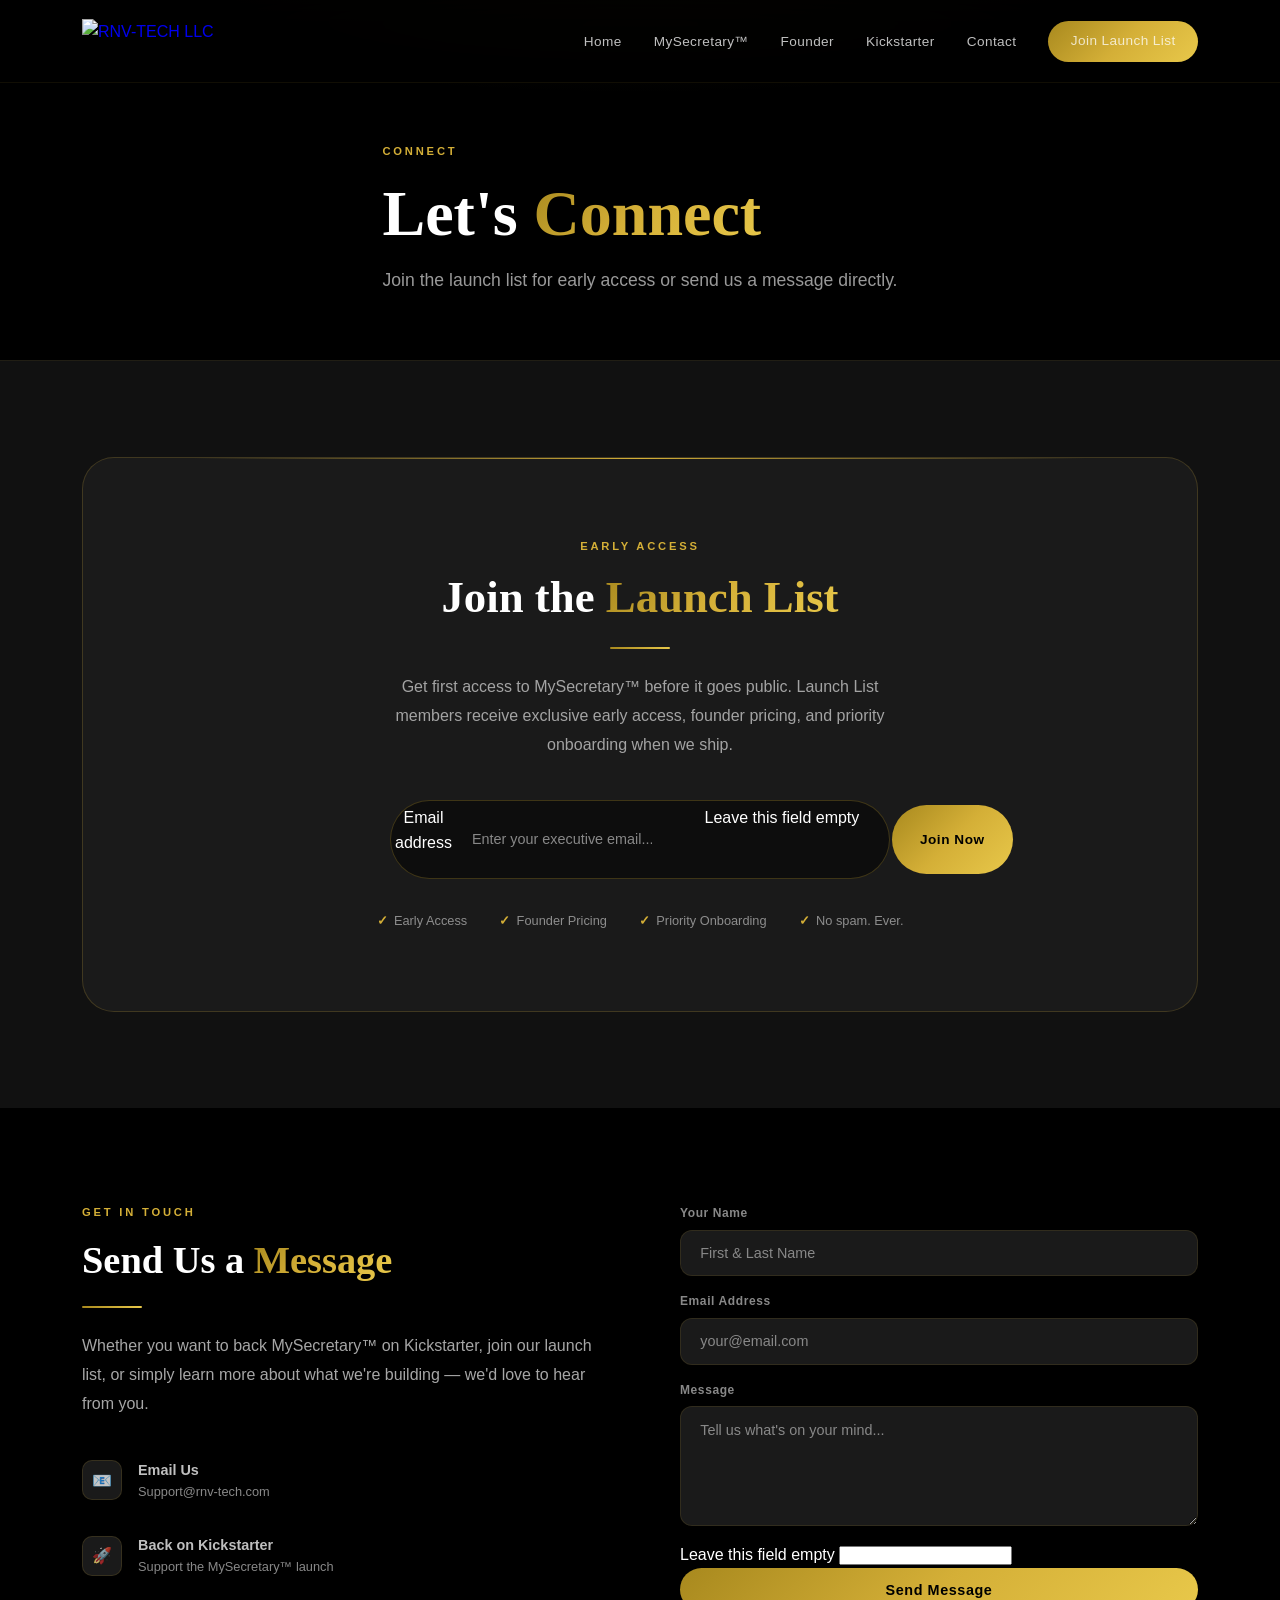
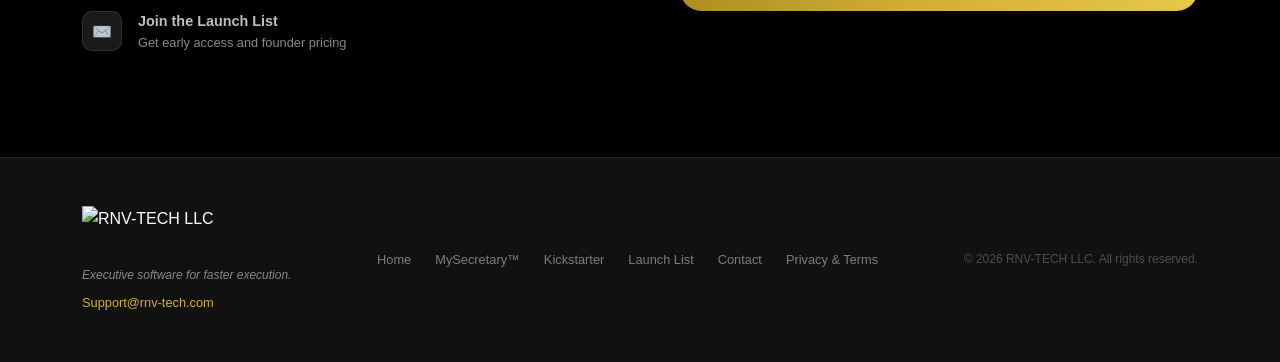
==== commit 35b69846: "Harden security and fix forms: CSP, honeypot, accessible nav - Remove inline onsubmit handlers so a " ====
--- a/contact.html
+++ b/contact.html
@@ -5,6 +5,22 @@
   <meta name="viewport" content="width=device-width, initial-scale=1.0" />
   <title>Contact & Launch List | RNV-TECH LLC</title>
   <meta name="description" content="Join the RNV-TECH launch list for early access to MySecretary™. Or reach out to the team directly." />
+  <meta http-equiv="Content-Security-Policy" content="default-src 'self'; script-src 'self'; style-src 'self' 'unsafe-inline' https://fonts.googleapis.com; font-src 'self' https://fonts.gstatic.com; img-src 'self' data:; connect-src 'self' https://formspree.io; form-action 'self' https://formspree.io; base-uri 'self'; object-src 'none'; frame-src 'none'" />
+  <meta name="referrer" content="strict-origin-when-cross-origin" />
+  <link rel="canonical" href="https://rnv-tech.com/contact.html" />
+  <meta name="theme-color" content="#000000" />
+  <link rel="icon" type="image/png" href="images/favicon.png" />
+  <link rel="apple-touch-icon" href="images/favicon.png" />
+  <meta property="og:type" content="website" />
+  <meta property="og:site_name" content="RNV-TECH LLC" />
+  <meta property="og:url" content="https://rnv-tech.com/contact.html" />
+  <meta property="og:title" content="Contact & Launch List | RNV-TECH LLC" />
+  <meta property="og:description" content="Join the RNV-TECH launch list for early access to MySecretary™. Or reach out to the team directly." />
+  <meta property="og:image" content="https://rnv-tech.com/images/logo.png" />
+  <meta name="twitter:card" content="summary_large_image" />
+  <meta name="twitter:title" content="Contact & Launch List | RNV-TECH LLC" />
+  <meta name="twitter:description" content="Join the RNV-TECH launch list for early access to MySecretary™. Or reach out to the team directly." />
+  <meta name="twitter:image" content="https://rnv-tech.com/images/logo.png" />
   <link rel="preconnect" href="https://fonts.googleapis.com" />
   <link rel="preconnect" href="https://fonts.gstatic.com" crossorigin />
   <link href="https://fonts.googleapis.com/css2?family=Playfair+Display:wght@400;600;700;800&family=Inter:wght@400;500;600;700&display=swap" rel="stylesheet" />
@@ -17,7 +33,7 @@
   <div class="container">
     <div class="nav-inner">
       <a href="index.html" class="nav-logo">
-        <img src="images/logo.png" alt="RNV-TECH LLC" class="nav-logo-img" />
+        <img src="images/logo.png" alt="RNV-TECH LLC" class="nav-logo-img" width="1200" height="400" />
       </a>
       <ul class="nav-links">
         <li><a href="index.html">Home</a></li>
@@ -27,7 +43,7 @@
         <li><a href="contact.html">Contact</a></li>
         <li><a href="#launch" class="btn btn-gold nav-cta">Join Launch List</a></li>
       </ul>
-      <div class="hamburger" id="hamburger"><span></span><span></span><span></span></div>
+      <button class="hamburger" id="hamburger" type="button" aria-label="Open menu" aria-expanded="false" aria-controls="mobile-menu"><span></span><span></span><span></span></button>
     </div>
     <div class="mobile-menu" id="mobile-menu">
       <a href="index.html">Home</a>
@@ -57,9 +73,15 @@
       <h2>Join the <span class="gold-text">Launch List</span></h2>
       <div class="gold-line"></div>
       <p>Get first access to MySecretary™ before it goes public. Launch List members receive exclusive early access, founder pricing, and priority onboarding when we ship.</p>
-      <form class="signup-form" onsubmit="handleSignup(event)">
+      <form class="signup-form" id="signup-form">
         <input type="hidden" name="_subject" value="New Launch List Signup — RNV-TECH" />
-        <input type="email" id="email-input" name="email" placeholder="Enter your executive email..." required />
+        <label class="visually-hidden" for="email-input">Email address</label>
+        <input type="email" id="email-input" name="email" autocomplete="email"
+               placeholder="Enter your executive email..." required />
+        <div class="visually-hidden" aria-hidden="true">
+          <label for="signup-website">Leave this field empty</label>
+          <input type="text" id="signup-website" name="_gotcha" tabindex="-1" autocomplete="off" />
+        </div>
         <button type="submit" class="btn btn-gold">Join Now</button>
       </form>
       <div class="launch-perks">
@@ -106,19 +128,23 @@
         </div>
       </div>
       <div class="contact-form-wrap fade-in">
-        <form onsubmit="handleContact(event)">
+        <form id="contact-form">
           <input type="hidden" name="_subject" value="New Contact Message — RNV-TECH Website" />
           <div class="form-group">
             <label class="form-label" for="contact-name">Your Name</label>
-            <input type="text" id="contact-name" name="name" class="form-input" placeholder="First & Last Name" required />
+            <input type="text" id="contact-name" name="name" class="form-input" autocomplete="name" placeholder="First &amp; Last Name" required />
           </div>
           <div class="form-group">
             <label class="form-label" for="contact-email">Email Address</label>
-            <input type="email" id="contact-email" name="email" class="form-input" placeholder="your@email.com" required />
+            <input type="email" id="contact-email" name="email" class="form-input" autocomplete="email" placeholder="your@email.com" required />
           </div>
           <div class="form-group">
             <label class="form-label" for="contact-message">Message</label>
-            <textarea id="contact-message" name="message" class="form-input" placeholder="Tell us what's on your mind..." required></textarea>
+            <textarea id="contact-message" name="message" class="form-input" maxlength="5000" placeholder="Tell us what's on your mind..." required></textarea>
+          </div>
+          <div class="visually-hidden" aria-hidden="true">
+            <label for="contact-website">Leave this field empty</label>
+            <input type="text" id="contact-website" name="_gotcha" tabindex="-1" autocomplete="off" />
           </div>
           <button type="submit" class="btn btn-gold" style="width:100%;">Send Message</button>
         </form>
@@ -132,7 +158,7 @@
   <div class="container">
     <div class="footer-inner">
       <div class="footer-brand">
-        <img src="images/logo.png" alt="RNV-TECH LLC" class="footer-logo-img" />
+        <img src="images/logo.png" alt="RNV-TECH LLC" class="footer-logo-img" width="1200" height="400" loading="lazy" />
         <div class="footer-tagline">Executive software for faster execution.</div>
         <div class="footer-email"><a href="mailto:Support@rnv-tech.com">Support@rnv-tech.com</a></div>
       </div>
